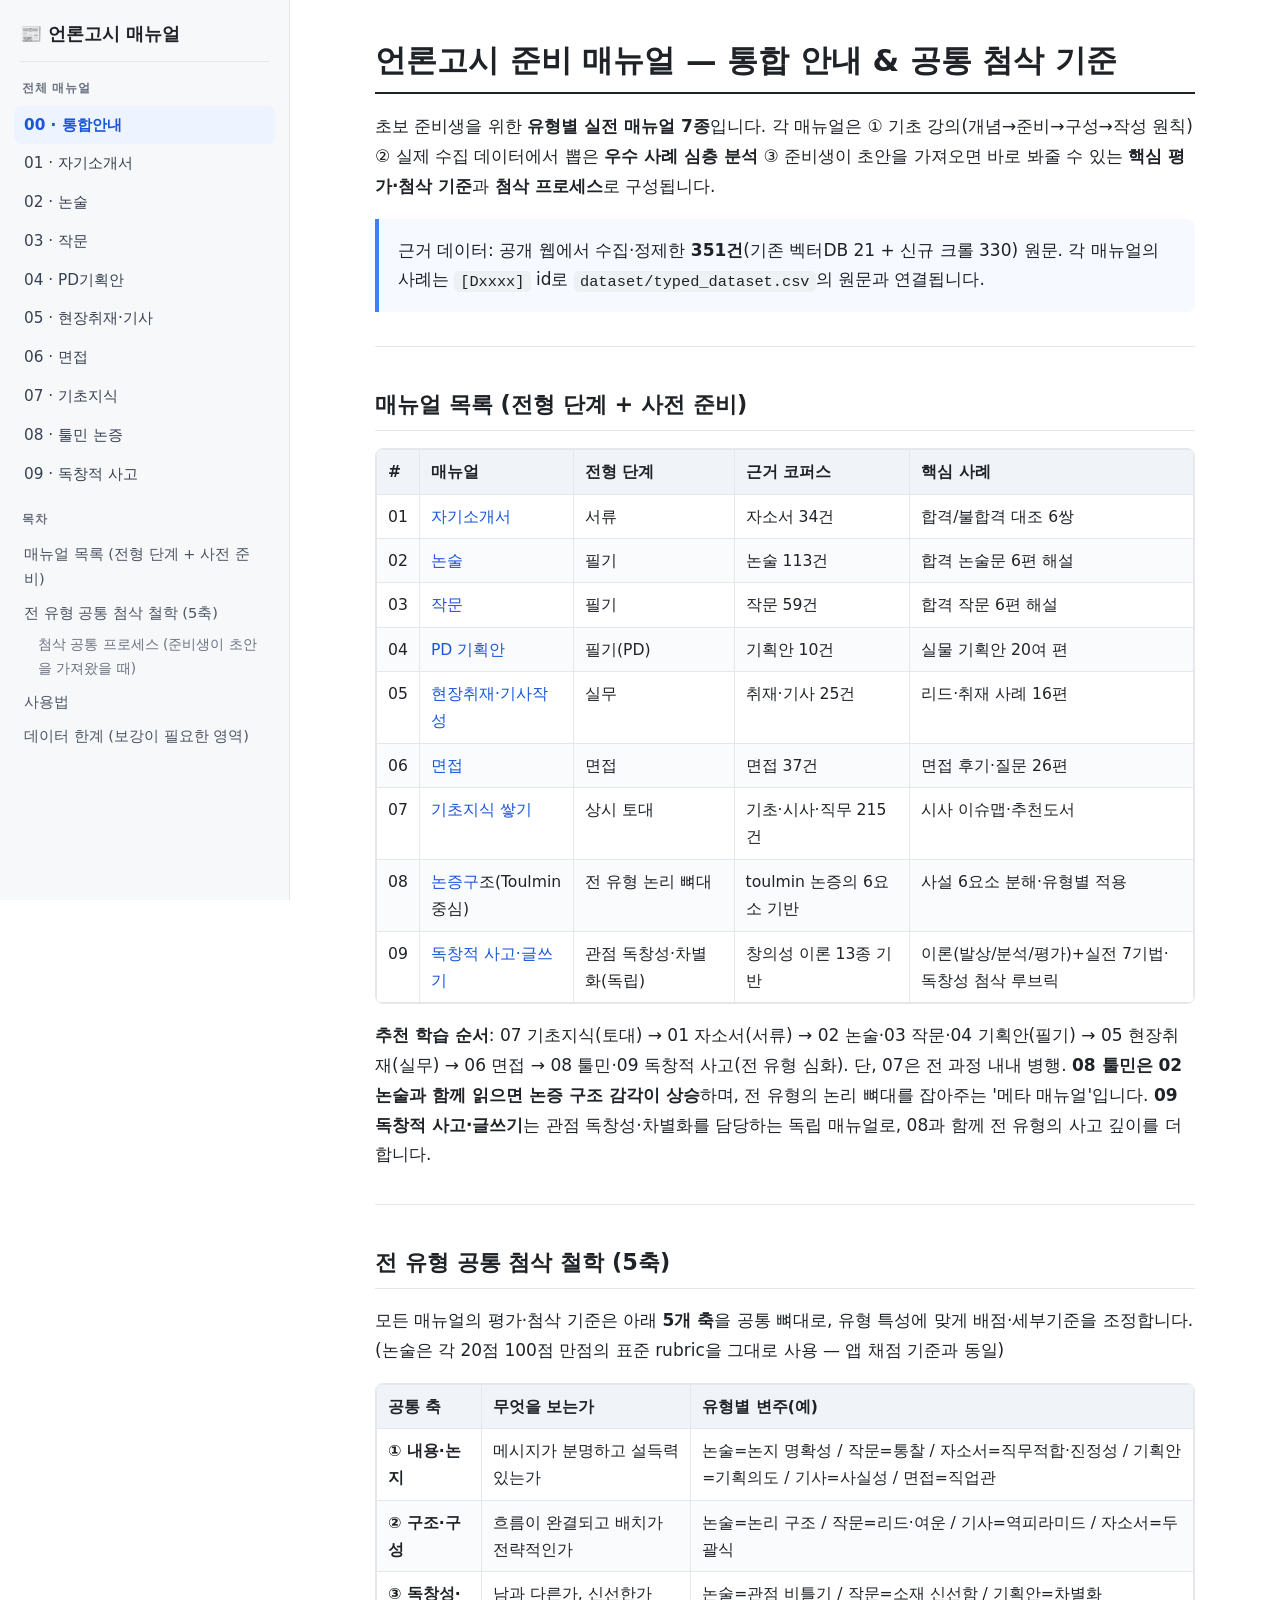
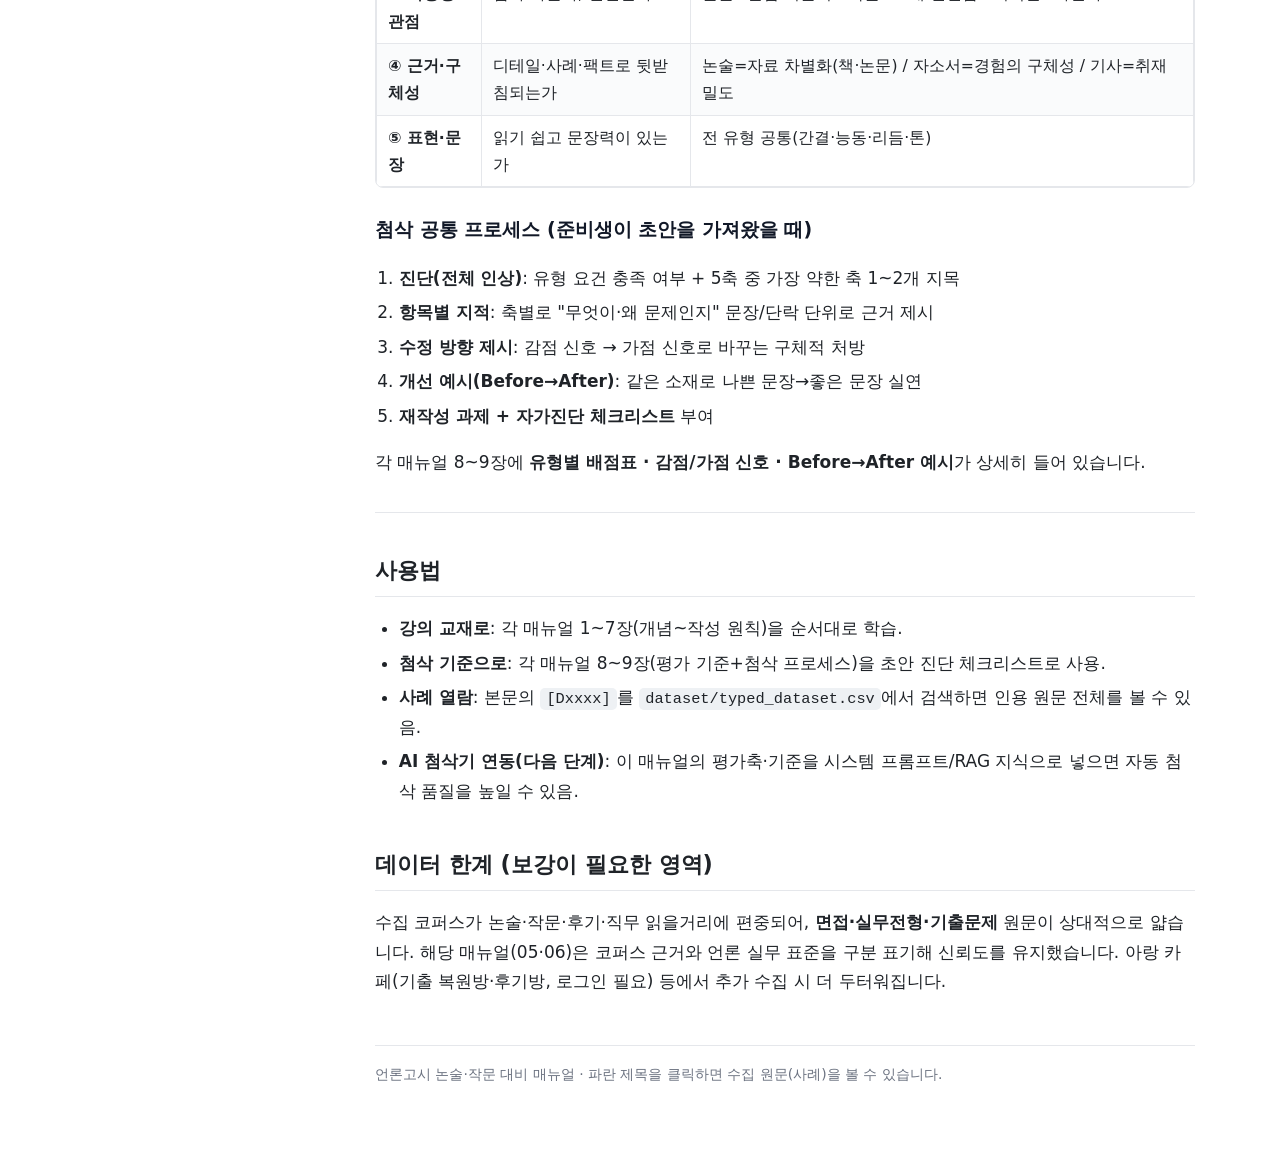
==== index.html @ 8f04afe3 "Add files via upload" ====
<!DOCTYPE html>
<html lang="ko">
<head>
<meta charset="utf-8">
<meta name="viewport" content="width=device-width, initial-scale=1">
<title>언론고시 준비 매뉴얼 — 통합 안내 &amp; 공통 첨삭 기준 · 언론고시 매뉴얼</title>
<link rel="stylesheet" href="assets/style.css">
</head>
<body>
<div class="topbar">
  <button id="menuBtn" aria-label="메뉴">☰</button>
  <span class="topbar-title">언론고시 준비 매뉴얼 — 통합 안내 &amp; 공통 첨삭 기준</span>
</div>
<div id="backdrop"></div>
<div class="wrap">
  <aside class="sidebar" id="sidebar">
    <a class="brand" href="index.html">📰 언론고시 매뉴얼</a>
    <nav class="manuals"><div class="nav-title">전체 매뉴얼</div>
<ul class="man-list">
<li><a class="active" href="index.html">00 · 통합안내</a></li>
<li><a class="" href="01_cover_letter.html">01 · 자기소개서</a></li>
<li><a class="" href="02_essay.html">02 · 논술</a></li>
<li><a class="" href="03_composition.html">03 · 작문</a></li>
<li><a class="" href="04_pd_proposal.html">04 · PD기획안</a></li>
<li><a class="" href="05_reporting.html">05 · 현장취재·기사</a></li>
<li><a class="" href="06_interview.html">06 · 면접</a></li>
<li><a class="" href="07_foundation.html">07 · 기초지식</a></li>
<li><a class="" href="08_toulmin.html">08 · 툴민 논증</a></li>
<li><a class="" href="09_creative_writing.html">09 · 독창적 사고</a></li>
</ul></nav>
    <nav class="toc"><div class="nav-title">목차</div>
<ul class="toc-list">
<li class="t2"><a href="#s1">매뉴얼 목록 (전형 단계 + 사전 준비)</a></li>
<li class="t2"><a href="#s2">전 유형 공통 첨삭 철학 (5축)</a></li>
<li class="t3"><a href="#s3">첨삭 공통 프로세스 (준비생이 초안을 가져왔을 때)</a></li>
<li class="t2"><a href="#s4">사용법</a></li>
<li class="t2"><a href="#s5">데이터 한계 (보강이 필요한 영역)</a></li>
</ul></nav>
  </aside>
  <main class="main">
    <header class="page-head"><h1>언론고시 준비 매뉴얼 — 통합 안내 &amp; 공통 첨삭 기준</h1></header>
    <article class="content">
<p>초보 준비생을 위한 <strong>유형별 실전 매뉴얼 7종</strong>입니다. 각 매뉴얼은 ① 기초 강의(개념→준비→구성→작성 원칙) ② 실제 수집 데이터에서 뽑은 <strong>우수 사례 심층 분석</strong> ③ 준비생이 초안을 가져오면 바로 봐줄 수 있는 <strong>핵심 평가·첨삭 기준</strong>과 <strong>첨삭 프로세스</strong>로 구성됩니다.</p>
<blockquote>
<p>근거 데이터: 공개 웹에서 수집·정제한 <strong>351건</strong>(기존 벡터DB 21 + 신규 크롤 330) 원문. 각 매뉴얼의 사례는 <code>[Dxxxx]</code> id로 <code>dataset/typed_dataset.csv</code>의 원문과 연결됩니다.</p>
</blockquote>
<hr/>
<h2 id="s1">매뉴얼 목록 (전형 단계 + 사전 준비)</h2>
<div class="tw"><table>
<thead>
<tr>
<th>#</th>
<th>매뉴얼</th>
<th>전형 단계</th>
<th>근거 코퍼스</th>
<th>핵심 사례</th>
</tr>
</thead>
<tbody>
<tr>
<td>01</td>
<td><a href="01_cover_letter.html">자기소개서</a></td>
<td>서류</td>
<td>자소서 34건</td>
<td>합격/불합격 대조 6쌍</td>
</tr>
<tr>
<td>02</td>
<td><a href="02_essay.html">논술</a></td>
<td>필기</td>
<td>논술 113건</td>
<td>합격 논술문 6편 해설</td>
</tr>
<tr>
<td>03</td>
<td><a href="03_composition.html">작문</a></td>
<td>필기</td>
<td>작문 59건</td>
<td>합격 작문 6편 해설</td>
</tr>
<tr>
<td>04</td>
<td><a href="04_pd_proposal.html">PD 기획안</a></td>
<td>필기(PD)</td>
<td>기획안 10건</td>
<td>실물 기획안 20여 편</td>
</tr>
<tr>
<td>05</td>
<td><a href="05_reporting.html">현장취재·기사작성</a></td>
<td>실무</td>
<td>취재·기사 25건</td>
<td>리드·취재 사례 16편</td>
</tr>
<tr>
<td>06</td>
<td><a href="06_interview.html">면접</a></td>
<td>면접</td>
<td>면접 37건</td>
<td>면접 후기·질문 26편</td>
</tr>
<tr>
<td>07</td>
<td><a href="07_foundation.html">기초지식 쌓기</a></td>
<td>상시 토대</td>
<td>기초·시사·직무 215건</td>
<td>시사 이슈맵·추천도서</td>
</tr>
<tr>
<td>08</td>
<td><a href="08_toulmin.html">논증구</a>조(Toulmin 중심)</td>
<td>전 유형 논리 뼈대</td>
<td>toulmin 논증의 6요소 기반</td>
<td>사설 6요소 분해·유형별 적용</td>
</tr>
<tr>
<td>09</td>
<td><a href="09_creative_writing.html">독창적 사고·글쓰기</a></td>
<td>관점 독창성·차별화(독립)</td>
<td>창의성 이론 13종 기반</td>
<td>이론(발상/분석/평가)+실전 7기법·독창성 첨삭 루브릭</td>
</tr>
</tbody>
</table></div>
<p><strong>추천 학습 순서</strong>: 07 기초지식(토대) → 01 자소서(서류) → 02 논술·03 작문·04 기획안(필기) → 05 현장취재(실무) → 06 면접 → 08 툴민·09 독창적 사고(전 유형 심화). 단, 07은 전 과정 내내 병행. <strong>08 툴민은 02 논술과 함께 읽으면 논증 구조 감각이 상승</strong>하며, 전 유형의 논리 뼈대를 잡아주는 '메타 매뉴얼'입니다. <strong>09 독창적 사고·글쓰기</strong>는 관점 독창성·차별화를 담당하는 독립 매뉴얼로, 08과 함께 전 유형의 사고 깊이를 더합니다.</p>
<hr/>
<h2 id="s2">전 유형 공통 첨삭 철학 (5축)</h2>
<p>모든 매뉴얼의 평가·첨삭 기준은 아래 <strong>5개 축</strong>을 공통 뼈대로, 유형 특성에 맞게 배점·세부기준을 조정합니다. (논술은 각 20점 100점 만점의 표준 rubric을 그대로 사용 — 앱 채점 기준과 동일)</p>
<div class="tw"><table>
<thead>
<tr>
<th>공통 축</th>
<th>무엇을 보는가</th>
<th>유형별 변주(예)</th>
</tr>
</thead>
<tbody>
<tr>
<td><strong>① 내용·논지</strong></td>
<td>메시지가 분명하고 설득력 있는가</td>
<td>논술=논지 명확성 / 작문=통찰 / 자소서=직무적합·진정성 / 기획안=기획의도 / 기사=사실성 / 면접=직업관</td>
</tr>
<tr>
<td><strong>② 구조·구성</strong></td>
<td>흐름이 완결되고 배치가 전략적인가</td>
<td>논술=논리 구조 / 작문=리드·여운 / 기사=역피라미드 / 자소서=두괄식</td>
</tr>
<tr>
<td><strong>③ 독창성·관점</strong></td>
<td>남과 다른가, 신선한가</td>
<td>논술=관점 비틀기 / 작문=소재 신선함 / 기획안=차별화</td>
</tr>
<tr>
<td><strong>④ 근거·구체성</strong></td>
<td>디테일·사례·팩트로 뒷받침되는가</td>
<td>논술=자료 차별화(책·논문) / 자소서=경험의 구체성 / 기사=취재 밀도</td>
</tr>
<tr>
<td><strong>⑤ 표현·문장</strong></td>
<td>읽기 쉽고 문장력이 있는가</td>
<td>전 유형 공통(간결·능동·리듬·톤)</td>
</tr>
</tbody>
</table></div>
<h3 id="s3">첨삭 공통 프로세스 (준비생이 초안을 가져왔을 때)</h3>
<ol>
<li><strong>진단(전체 인상)</strong>: 유형 요건 충족 여부 + 5축 중 가장 약한 축 1~2개 지목</li>
<li><strong>항목별 지적</strong>: 축별로 "무엇이·왜 문제인지" 문장/단락 단위로 근거 제시</li>
<li><strong>수정 방향 제시</strong>: 감점 신호 → 가점 신호로 바꾸는 구체적 처방</li>
<li><strong>개선 예시(Before→After)</strong>: 같은 소재로 나쁜 문장→좋은 문장 실연</li>
<li><strong>재작성 과제 + 자가진단 체크리스트</strong> 부여</li>
</ol>
<p>각 매뉴얼 8~9장에 <strong>유형별 배점표 · 감점/가점 신호 · Before→After 예시</strong>가 상세히 들어 있습니다.</p>
<hr/>
<h2 id="s4">사용법</h2>
<ul>
<li><strong>강의 교재로</strong>: 각 매뉴얼 1~7장(개념~작성 원칙)을 순서대로 학습.</li>
<li><strong>첨삭 기준으로</strong>: 각 매뉴얼 8~9장(평가 기준+첨삭 프로세스)을 초안 진단 체크리스트로 사용.</li>
<li><strong>사례 열람</strong>: 본문의 <code>[Dxxxx]</code>를 <code>dataset/typed_dataset.csv</code>에서 검색하면 인용 원문 전체를 볼 수 있음.</li>
<li><strong>AI 첨삭기 연동(다음 단계)</strong>: 이 매뉴얼의 평가축·기준을 시스템 프롬프트/RAG 지식으로 넣으면 자동 첨삭 품질을 높일 수 있음.</li>
</ul>
<h2 id="s5">데이터 한계 (보강이 필요한 영역)</h2>
<p>수집 코퍼스가 논술·작문·후기·직무 읽을거리에 편중되어, <strong>면접·실무전형·기출문제</strong> 원문이 상대적으로 얇습니다. 해당 매뉴얼(05·06)은 코퍼스 근거와 언론 실무 표준을 구분 표기해 신뢰도를 유지했습니다. 아랑 카페(기출 복원방·후기방, 로그인 필요) 등에서 추가 수집 시 더 두터워집니다.</p></article>
    <footer class="foot">언론고시 논술·작문 대비 매뉴얼 · 파란 제목을 클릭하면 수집 원문(사례)을 볼 수 있습니다.</footer>
  </main>
</div>
<div id="modal" class="modal-overlay">
  <div class="modal">
    <button class="modal-close" id="modalClose" aria-label="닫기">✕</button>
    <h3 id="mTitle"></h3>
    <div class="modal-meta" id="mMeta"></div>
    <div class="modal-body" id="mBody"></div>
  </div>
</div>
<script src="assets/data.js"></script>
<script src="assets/app.js"></script>
</body>
</html>
---- assets/style.css ----
:root{--fg:#1f2328;--muted:#6b7280;--blue:#1a56db;--line:#e5e7eb;--bg:#ffffff;--side:#f7f8fa;--accent:#eef4ff;font-size:17px}
*{box-sizing:border-box}
body{margin:0;font-family:"Pretendard","Apple SD Gothic Neo","Malgun Gothic",system-ui,-apple-system,"Segoe UI",Roboto,sans-serif;color:var(--fg);background:var(--bg);line-height:1.75;-webkit-text-size-adjust:100%}
a{color:var(--blue);text-decoration:none}
a:hover{text-decoration:underline}
.wrap{display:flex;align-items:flex-start}
.sidebar{width:290px;min-width:290px;height:100vh;position:sticky;top:0;overflow-y:auto;background:var(--side);border-right:1px solid var(--line);padding:18px 14px}
.brand{display:block;font-weight:800;font-size:1.05rem;color:var(--fg);margin:0 6px 16px;padding-bottom:12px;border-bottom:1px solid var(--line)}
.nav-title{font-size:.72rem;letter-spacing:.06em;text-transform:uppercase;color:var(--muted);margin:16px 8px 6px;font-weight:700}
.sidebar ul{list-style:none;margin:0;padding:0}
.sidebar li a{display:block;padding:6px 10px;border-radius:8px;color:#374151;font-size:.9rem}
.sidebar li a:hover{background:#eceff3;text-decoration:none}
.man-list li a.active{background:var(--accent);color:var(--blue);font-weight:700}
.toc-list li a{color:#4b5563;font-size:.86rem;padding:4px 10px}
.toc-list .t3 a{padding-left:24px;font-size:.8rem;color:#6b7280}
.main{flex:1;min-width:0;padding:34px 40px 80px;max-width:900px;margin:0 auto}
.page-head h1{font-size:1.8rem;line-height:1.35;margin:.2em 0 .6em;padding-bottom:.35em;border-bottom:2px solid var(--fg)}
.content{font-size:1rem}
.content h2{font-size:1.32rem;margin:1.7em 0 .6em;padding-bottom:.25em;border-bottom:1px solid var(--line);scroll-margin-top:70px}
.content h3{font-size:1.12rem;margin:1.3em 0 .5em;color:#111827;scroll-margin-top:70px}
.content h4{font-size:1rem;margin:1.1em 0 .4em;color:#374151}
.content p,.content li{font-size:1rem}
.content ul,.content ol{padding-left:1.4em}
.content li{margin:.28em 0}
.content strong{font-weight:700}
.tw{overflow-x:auto;margin:1em 0;border:1px solid var(--line);border-radius:8px}
.content table{border-collapse:collapse;width:100%;font-size:.92rem}
.content th,.content td{border:1px solid var(--line);padding:8px 11px;text-align:left;vertical-align:top}
.content th{background:#f0f3f7;font-weight:700;white-space:nowrap}
.content tr:nth-child(even) td{background:#fafbfc}
.content pre{background:#0f172a;color:#e2e8f0;padding:16px;border-radius:10px;overflow-x:auto;font-size:.85rem;line-height:1.55}
.content code{background:#eef1f4;padding:.12em .4em;border-radius:5px;font-size:.9em;font-family:"SFMono-Regular",Consolas,Menlo,monospace}
.content pre code{background:none;padding:0;color:inherit}
.content blockquote{border-left:4px solid #3b82f6;background:#f6f9ff;margin:1em 0;padding:.7em 1.1em;border-radius:0 8px 8px 0}
.content blockquote p{margin:.3em 0}
.content hr{border:none;border-top:1px solid var(--line);margin:2em 0}
.ref{color:var(--blue);cursor:pointer;border-bottom:1px dotted var(--blue);font-weight:600}
.ref:hover{background:var(--accent);text-decoration:none}
.foot{margin-top:48px;padding-top:16px;border-top:1px solid var(--line);color:var(--muted);font-size:.82rem}
.topbar{display:none;position:sticky;top:0;z-index:30;background:#fff;border-bottom:1px solid var(--line);padding:10px 14px;align-items:center;gap:12px}
.topbar button{font-size:1.3rem;background:none;border:none;cursor:pointer;line-height:1}
.topbar-title{font-weight:700;font-size:.98rem;white-space:nowrap;overflow:hidden;text-overflow:ellipsis}
#backdrop{display:none;position:fixed;inset:0;background:rgba(0,0,0,.4);z-index:25}
.modal-overlay{display:none;position:fixed;inset:0;background:rgba(15,23,42,.55);z-index:50;padding:20px}
.modal-overlay.open{display:flex;align-items:center;justify-content:center}
.modal{background:#fff;max-width:780px;width:100%;max-height:86vh;overflow-y:auto;border-radius:14px;padding:26px 28px;position:relative;box-shadow:0 20px 60px rgba(0,0,0,.3)}
.modal-close{position:absolute;top:14px;right:16px;font-size:1.2rem;background:none;border:none;cursor:pointer;color:#6b7280}
#mTitle{margin:.1em 40px .3em 0;font-size:1.25rem;line-height:1.4}
.modal-meta{color:var(--muted);font-size:.85rem;margin-bottom:14px;padding-bottom:12px;border-bottom:1px solid var(--line)}
.modal-meta .tag{display:inline-block;background:var(--accent);color:var(--blue);padding:2px 9px;border-radius:20px;font-weight:700;margin-right:8px}
.modal-body{white-space:pre-wrap;font-size:.95rem;line-height:1.8;color:#374151}
@media (max-width:900px){
 :root{font-size:16px}
 .topbar{display:flex}
 .sidebar{position:fixed;top:0;left:0;z-index:40;transform:translateX(-100%);transition:transform .25s ease;box-shadow:2px 0 12px rgba(0,0,0,.12)}
 .sidebar.open{transform:translateX(0)}
 #backdrop.show{display:block}
 .main{padding:20px 18px 70px}
 .page-head h1{font-size:1.5rem}
 .content h2{font-size:1.2rem}
}

.toc-list a.cur{color:var(--blue);font-weight:700;background:var(--accent);border-radius:6px}
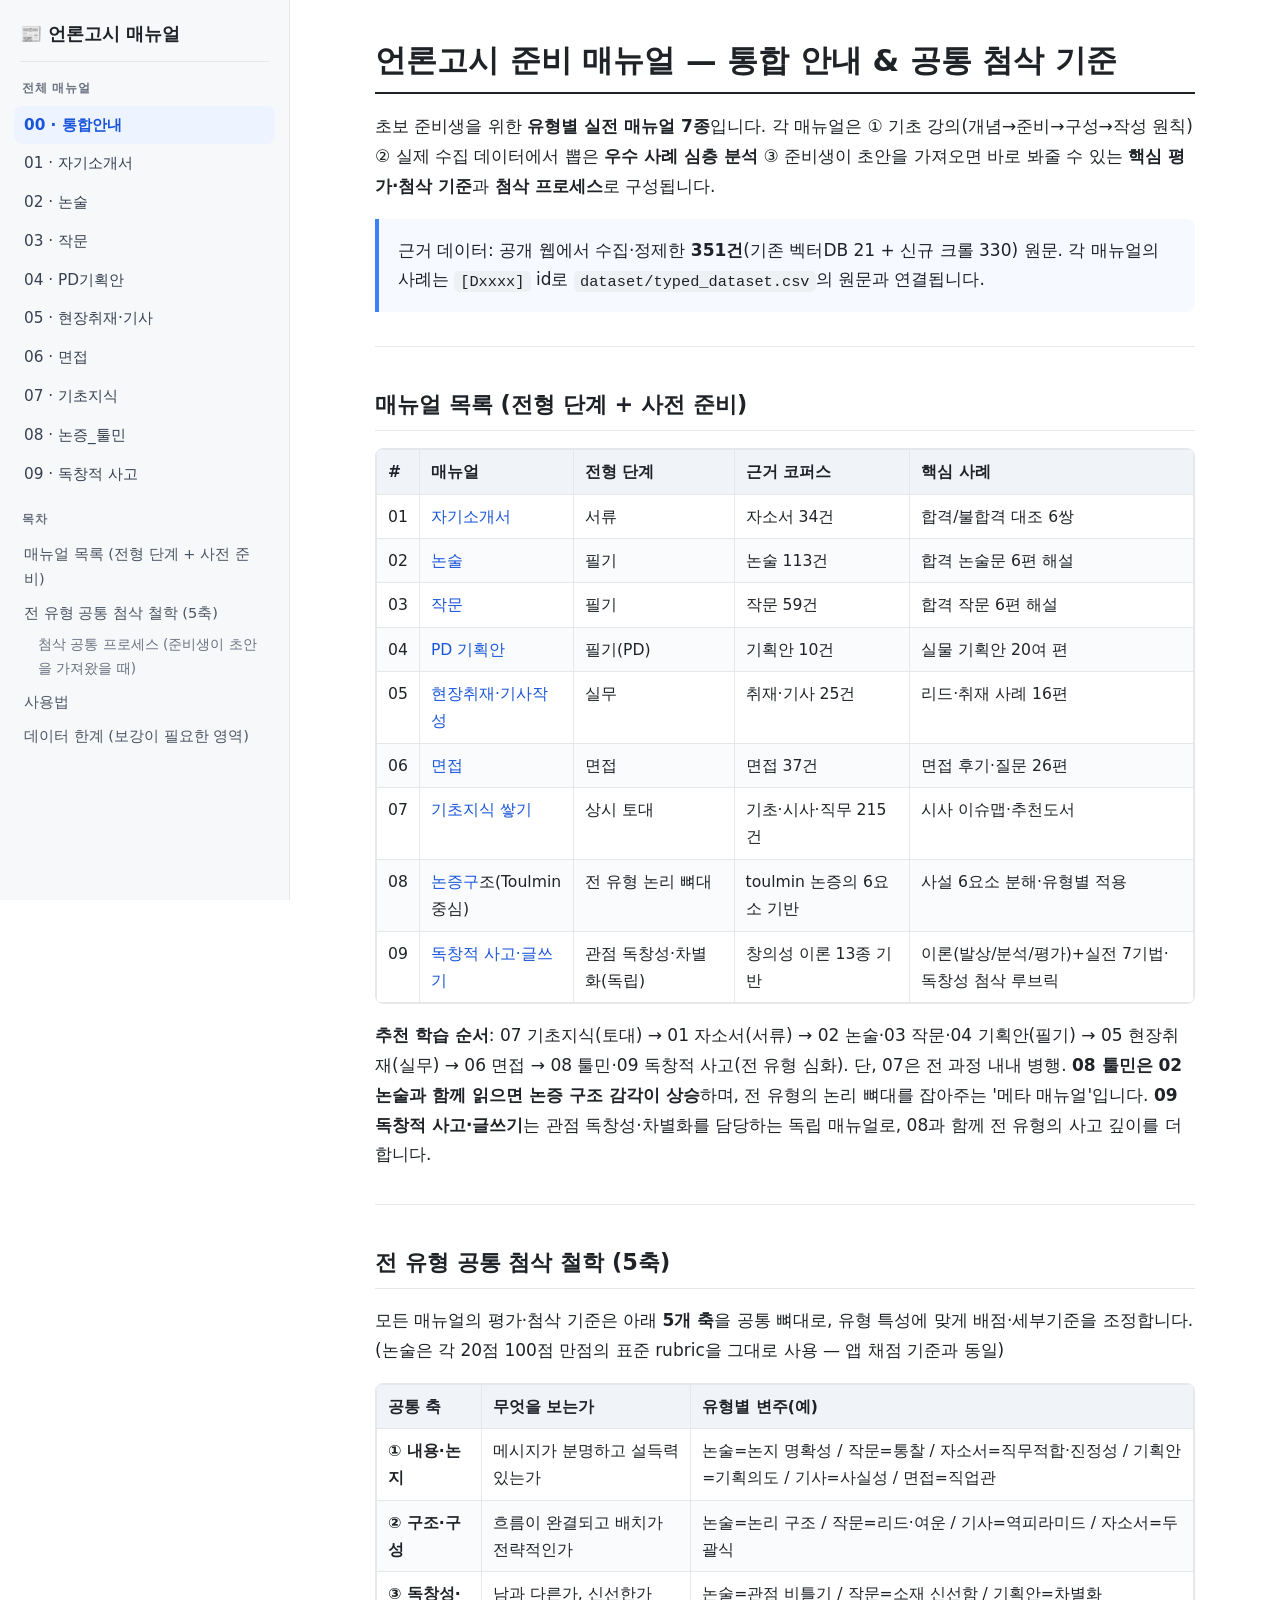
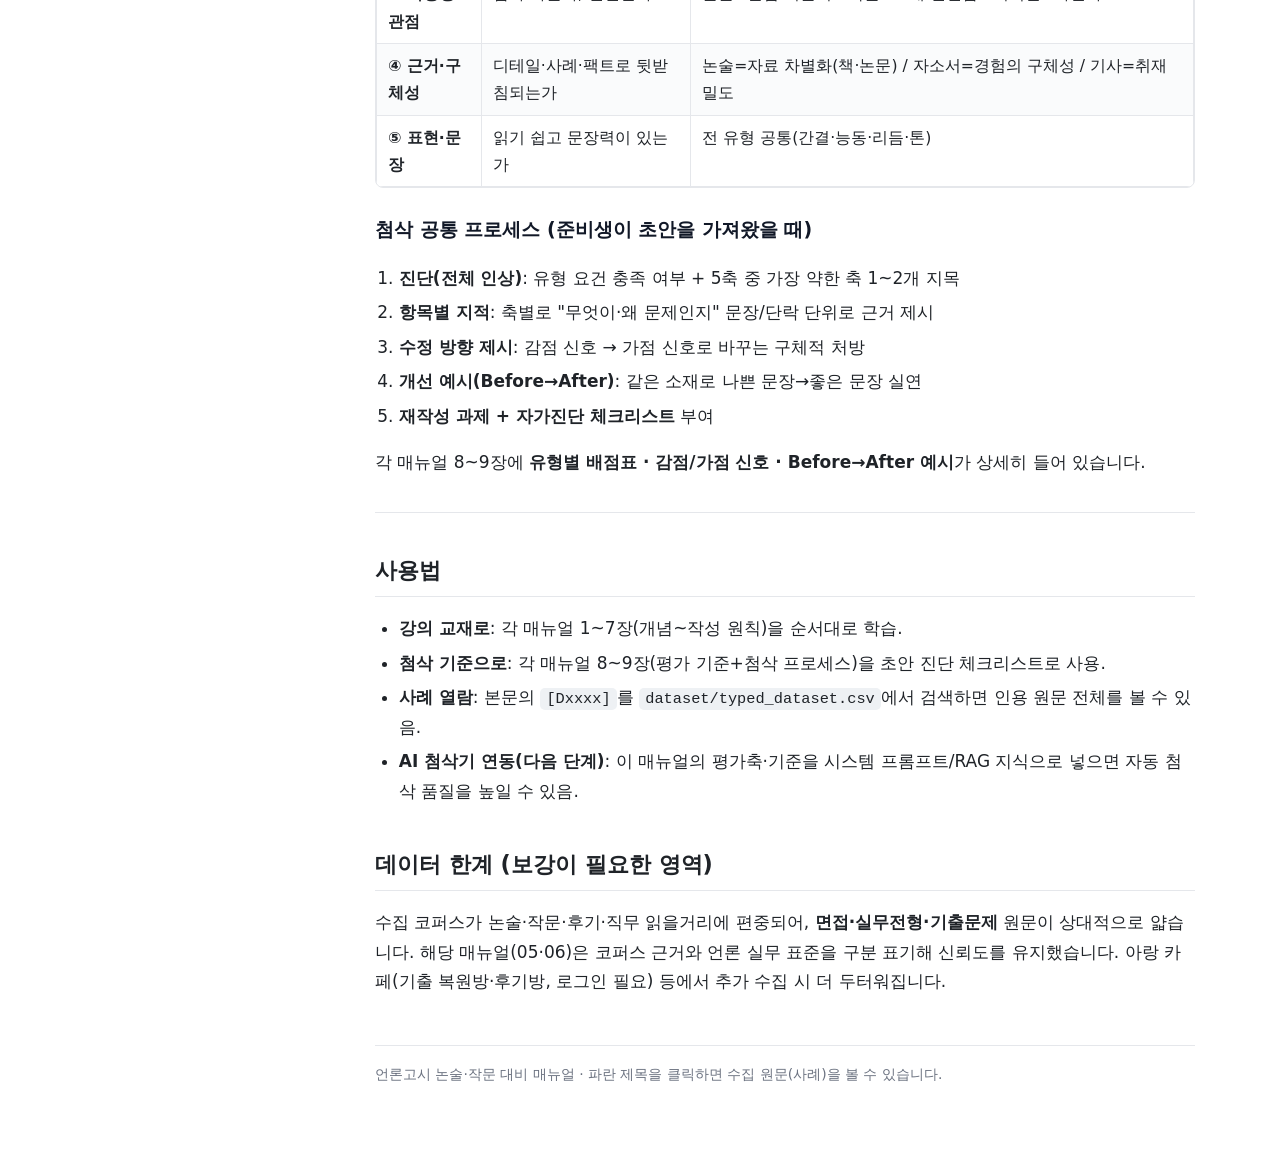
==== commit 8d5565db: "Update index.html" ====
--- a/index.html
+++ b/index.html
@@ -25,7 +25,7 @@
 <li><a class="" href="05_reporting.html">05 · 현장취재·기사</a></li>
 <li><a class="" href="06_interview.html">06 · 면접</a></li>
 <li><a class="" href="07_foundation.html">07 · 기초지식</a></li>
-<li><a class="" href="08_toulmin.html">08 · 툴민 논증</a></li>
+<li><a class="" href="08_toulmin.html">08 · 논증_툴민</a></li>
 <li><a class="" href="09_creative_writing.html">09 · 독창적 사고</a></li>
 </ul></nav>
     <nav class="toc"><div class="nav-title">목차</div>
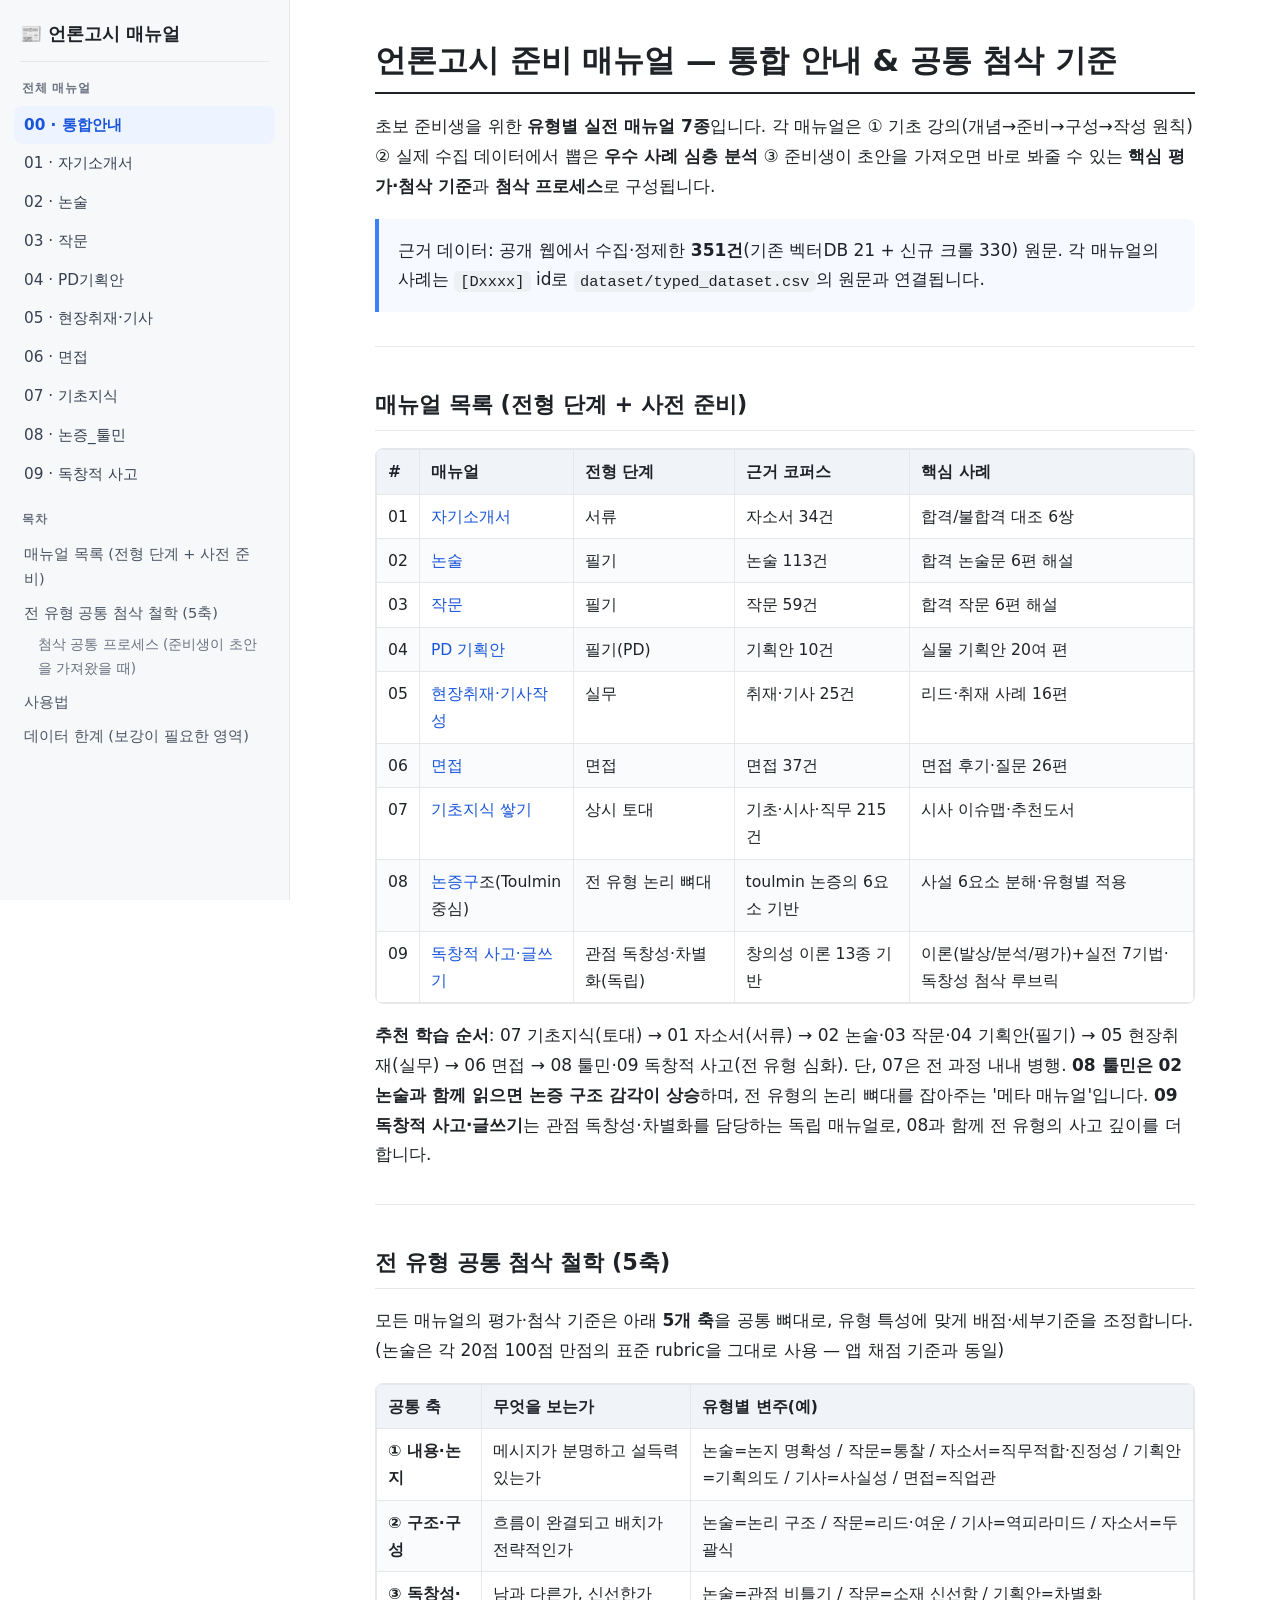
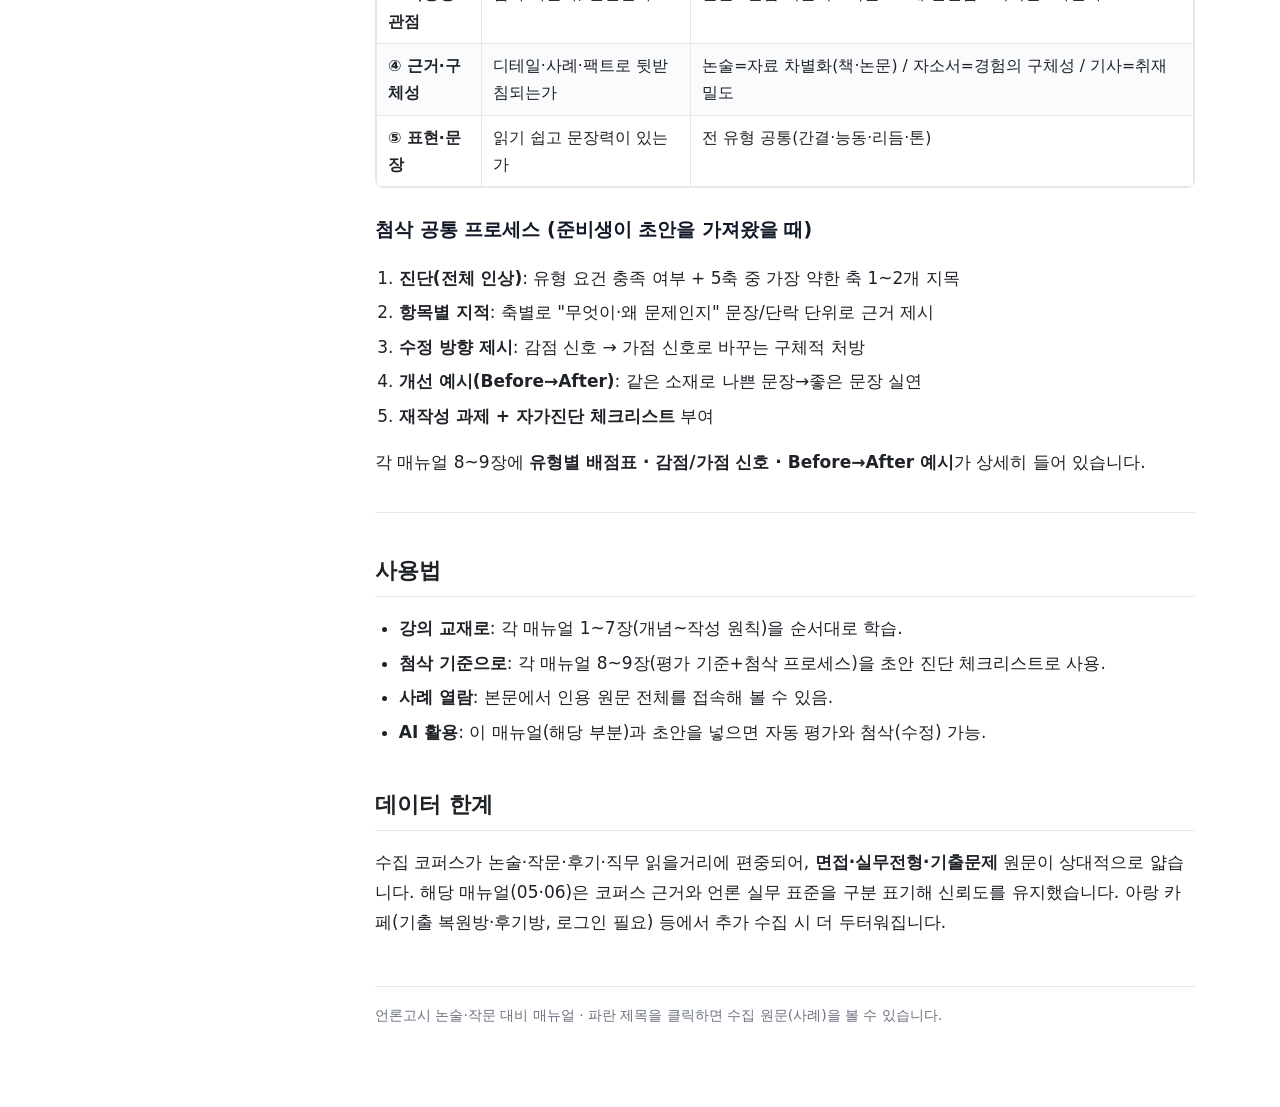
==== commit 77f2db7d: "Update index.html" ====
--- a/index.html
+++ b/index.html
@@ -176,10 +176,10 @@
 <ul>
 <li><strong>강의 교재로</strong>: 각 매뉴얼 1~7장(개념~작성 원칙)을 순서대로 학습.</li>
 <li><strong>첨삭 기준으로</strong>: 각 매뉴얼 8~9장(평가 기준+첨삭 프로세스)을 초안 진단 체크리스트로 사용.</li>
-<li><strong>사례 열람</strong>: 본문의 <code>[Dxxxx]</code>를 <code>dataset/typed_dataset.csv</code>에서 검색하면 인용 원문 전체를 볼 수 있음.</li>
-<li><strong>AI 첨삭기 연동(다음 단계)</strong>: 이 매뉴얼의 평가축·기준을 시스템 프롬프트/RAG 지식으로 넣으면 자동 첨삭 품질을 높일 수 있음.</li>
+<li><strong>사례 열람</strong>: 본문에서 인용 원문 전체를 접속해 볼 수 있음.</li>
+<li><strong>AI 활용</strong>: 이 매뉴얼(해당 부분)과 초안을 넣으면 자동 평가와 첨삭(수정) 가능.</li>
 </ul>
-<h2 id="s5">데이터 한계 (보강이 필요한 영역)</h2>
+<h2 id="s5">데이터 한계</h2>
 <p>수집 코퍼스가 논술·작문·후기·직무 읽을거리에 편중되어, <strong>면접·실무전형·기출문제</strong> 원문이 상대적으로 얇습니다. 해당 매뉴얼(05·06)은 코퍼스 근거와 언론 실무 표준을 구분 표기해 신뢰도를 유지했습니다. 아랑 카페(기출 복원방·후기방, 로그인 필요) 등에서 추가 수집 시 더 두터워집니다.</p></article>
     <footer class="foot">언론고시 논술·작문 대비 매뉴얼 · 파란 제목을 클릭하면 수집 원문(사례)을 볼 수 있습니다.</footer>
   </main>
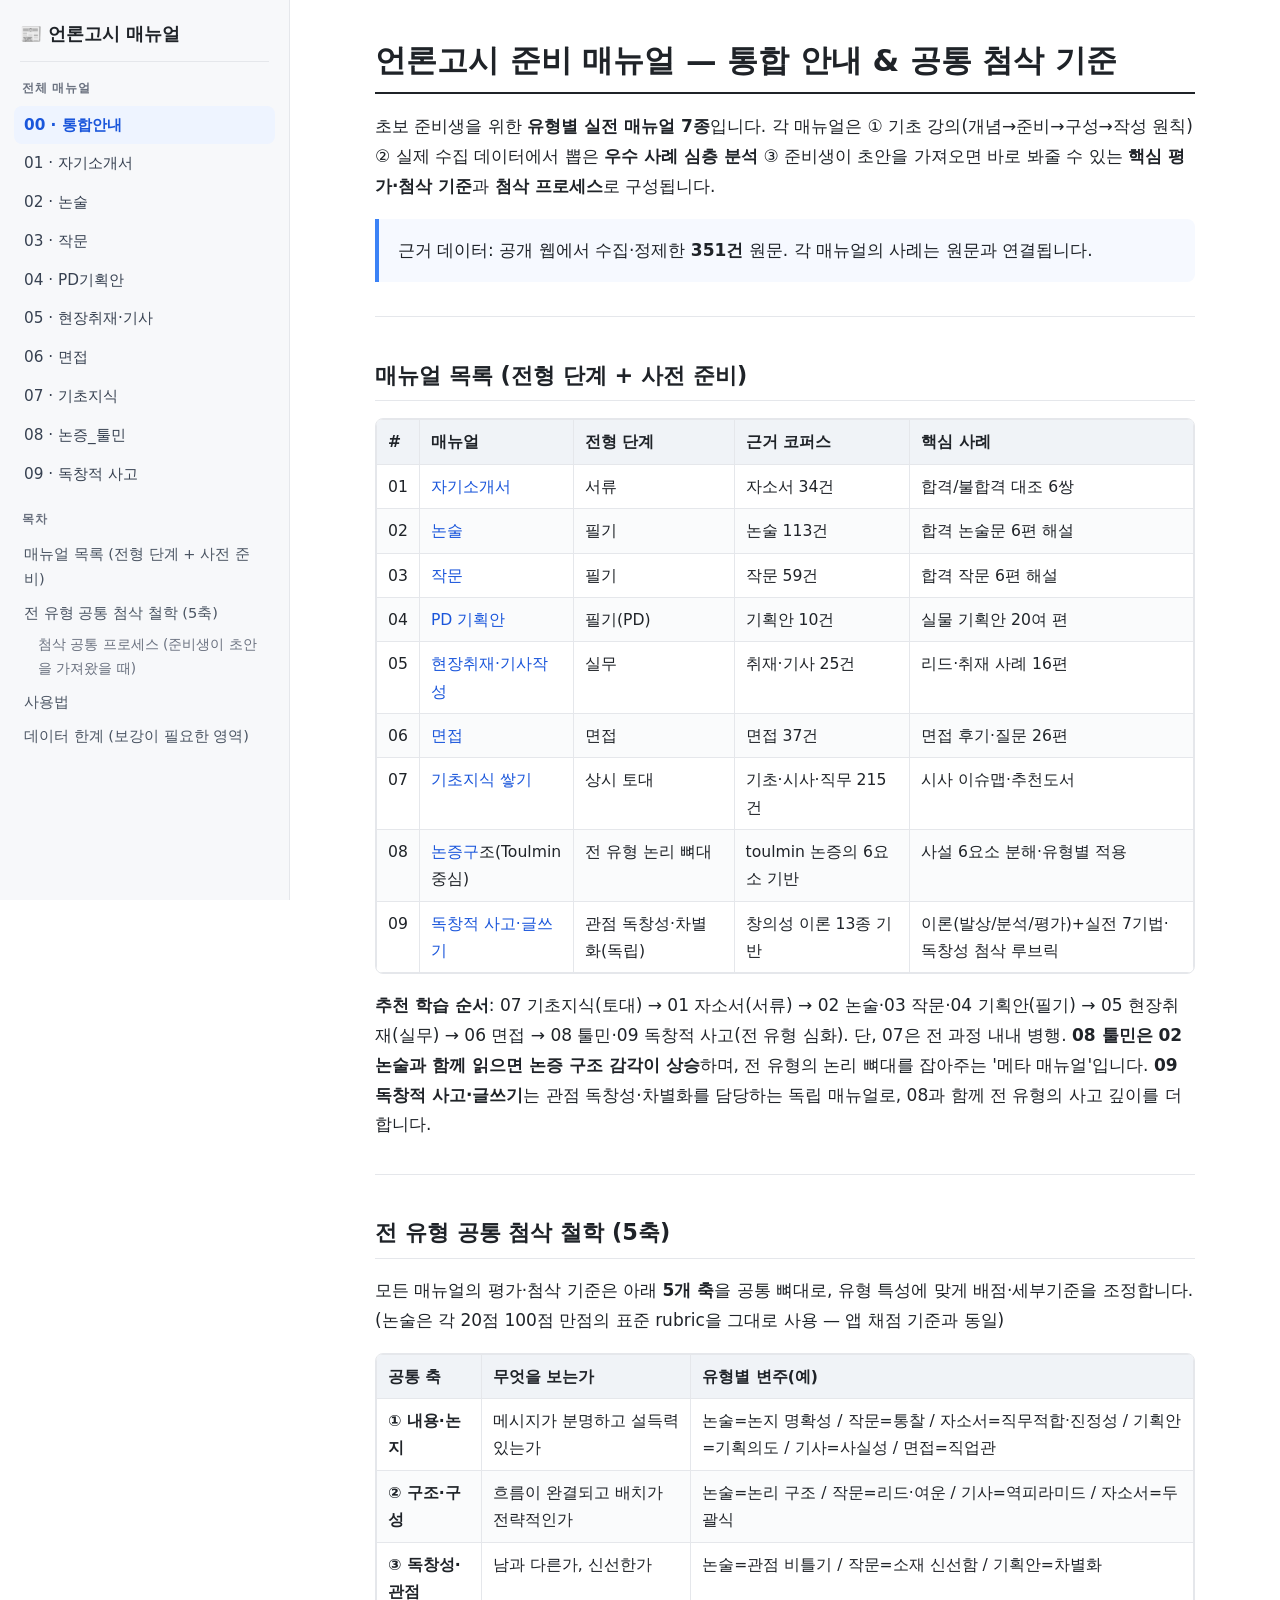
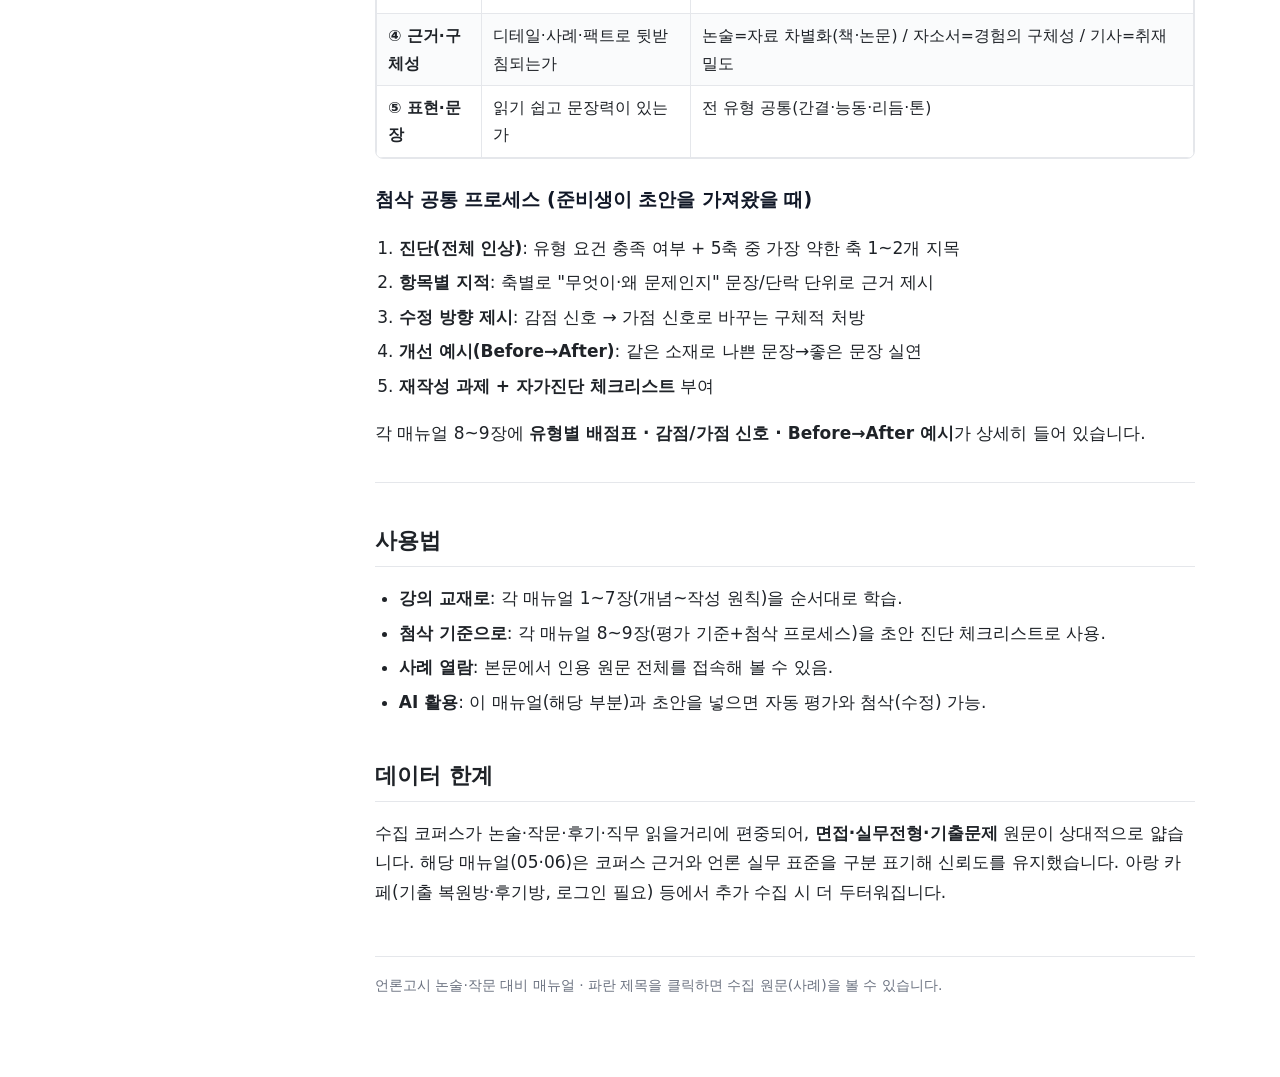
==== commit b5bbf131: "Update index.html" ====
--- a/index.html
+++ b/index.html
@@ -42,7 +42,7 @@
     <article class="content">
 <p>초보 준비생을 위한 <strong>유형별 실전 매뉴얼 7종</strong>입니다. 각 매뉴얼은 ① 기초 강의(개념→준비→구성→작성 원칙) ② 실제 수집 데이터에서 뽑은 <strong>우수 사례 심층 분석</strong> ③ 준비생이 초안을 가져오면 바로 봐줄 수 있는 <strong>핵심 평가·첨삭 기준</strong>과 <strong>첨삭 프로세스</strong>로 구성됩니다.</p>
 <blockquote>
-<p>근거 데이터: 공개 웹에서 수집·정제한 <strong>351건</strong>(기존 벡터DB 21 + 신규 크롤 330) 원문. 각 매뉴얼의 사례는 <code>[Dxxxx]</code> id로 <code>dataset/typed_dataset.csv</code>의 원문과 연결됩니다.</p>
+<p>근거 데이터: 공개 웹에서 수집·정제한 <strong>351건</strong> 원문. 각 매뉴얼의 사례는 원문과 연결됩니다.</p>
 </blockquote>
 <hr/>
 <h2 id="s1">매뉴얼 목록 (전형 단계 + 사전 준비)</h2>
